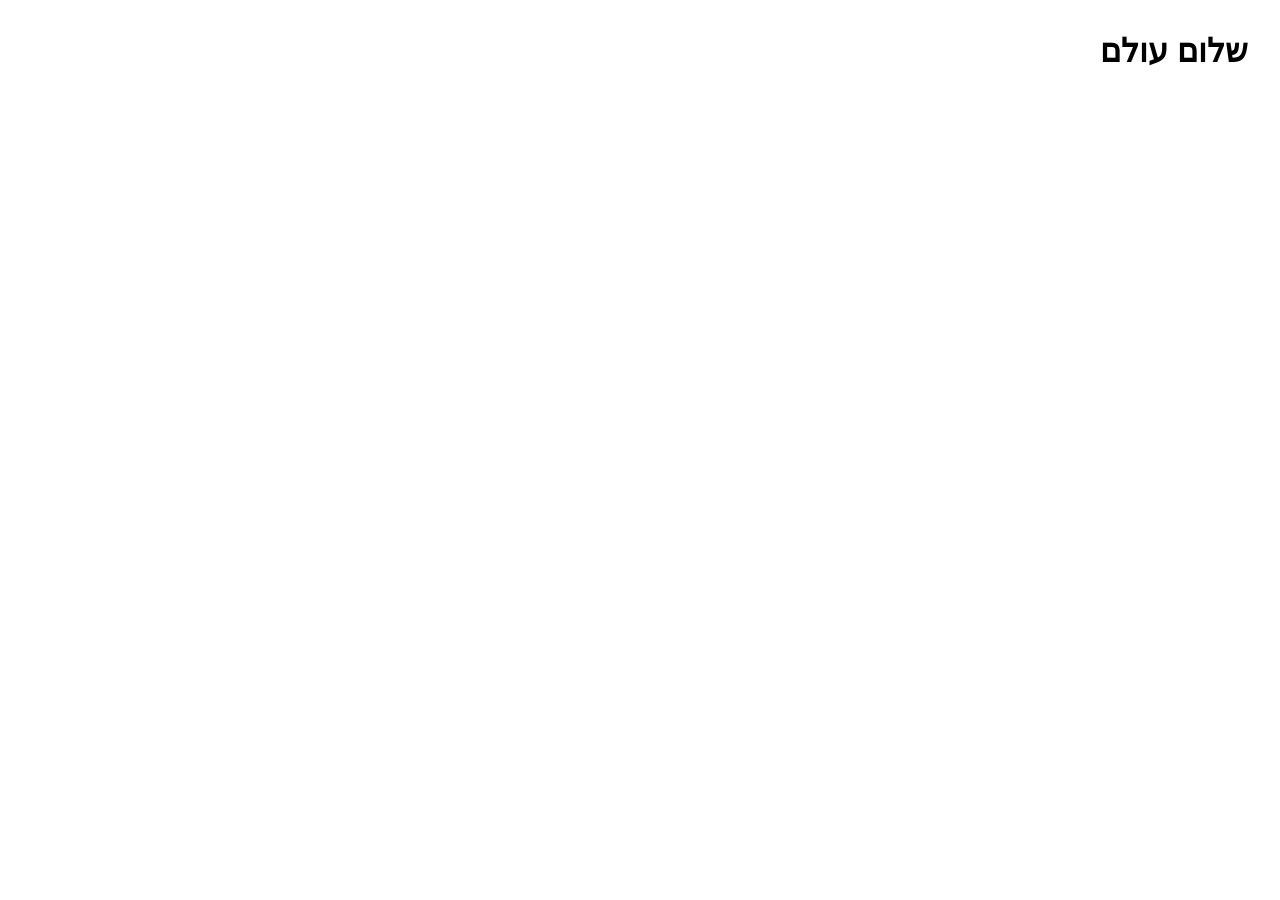
==== index.html @ 3b7a4d88 "Initial project setup — HTML/CSS/JS boilerplate Co-Authored-By: Claude Sonnet 4.6 <noreply@anthropic" ====
<!DOCTYPE html>
<html lang="he" dir="rtl">
<head>
  <meta charset="UTF-8">
  <meta name="viewport" content="width=device-width, initial-scale=1.0">
  <title>my-first-site</title>
  <link rel="stylesheet" href="style.css">
</head>
<body>
  <h1>שלום עולם</h1>
  <script src="script.js"></script>
</body>
</html>
---- style.css ----
* {
  box-sizing: border-box;
  margin: 0;
  padding: 0;
}

body {
  font-family: sans-serif;
  padding: 2rem;
}
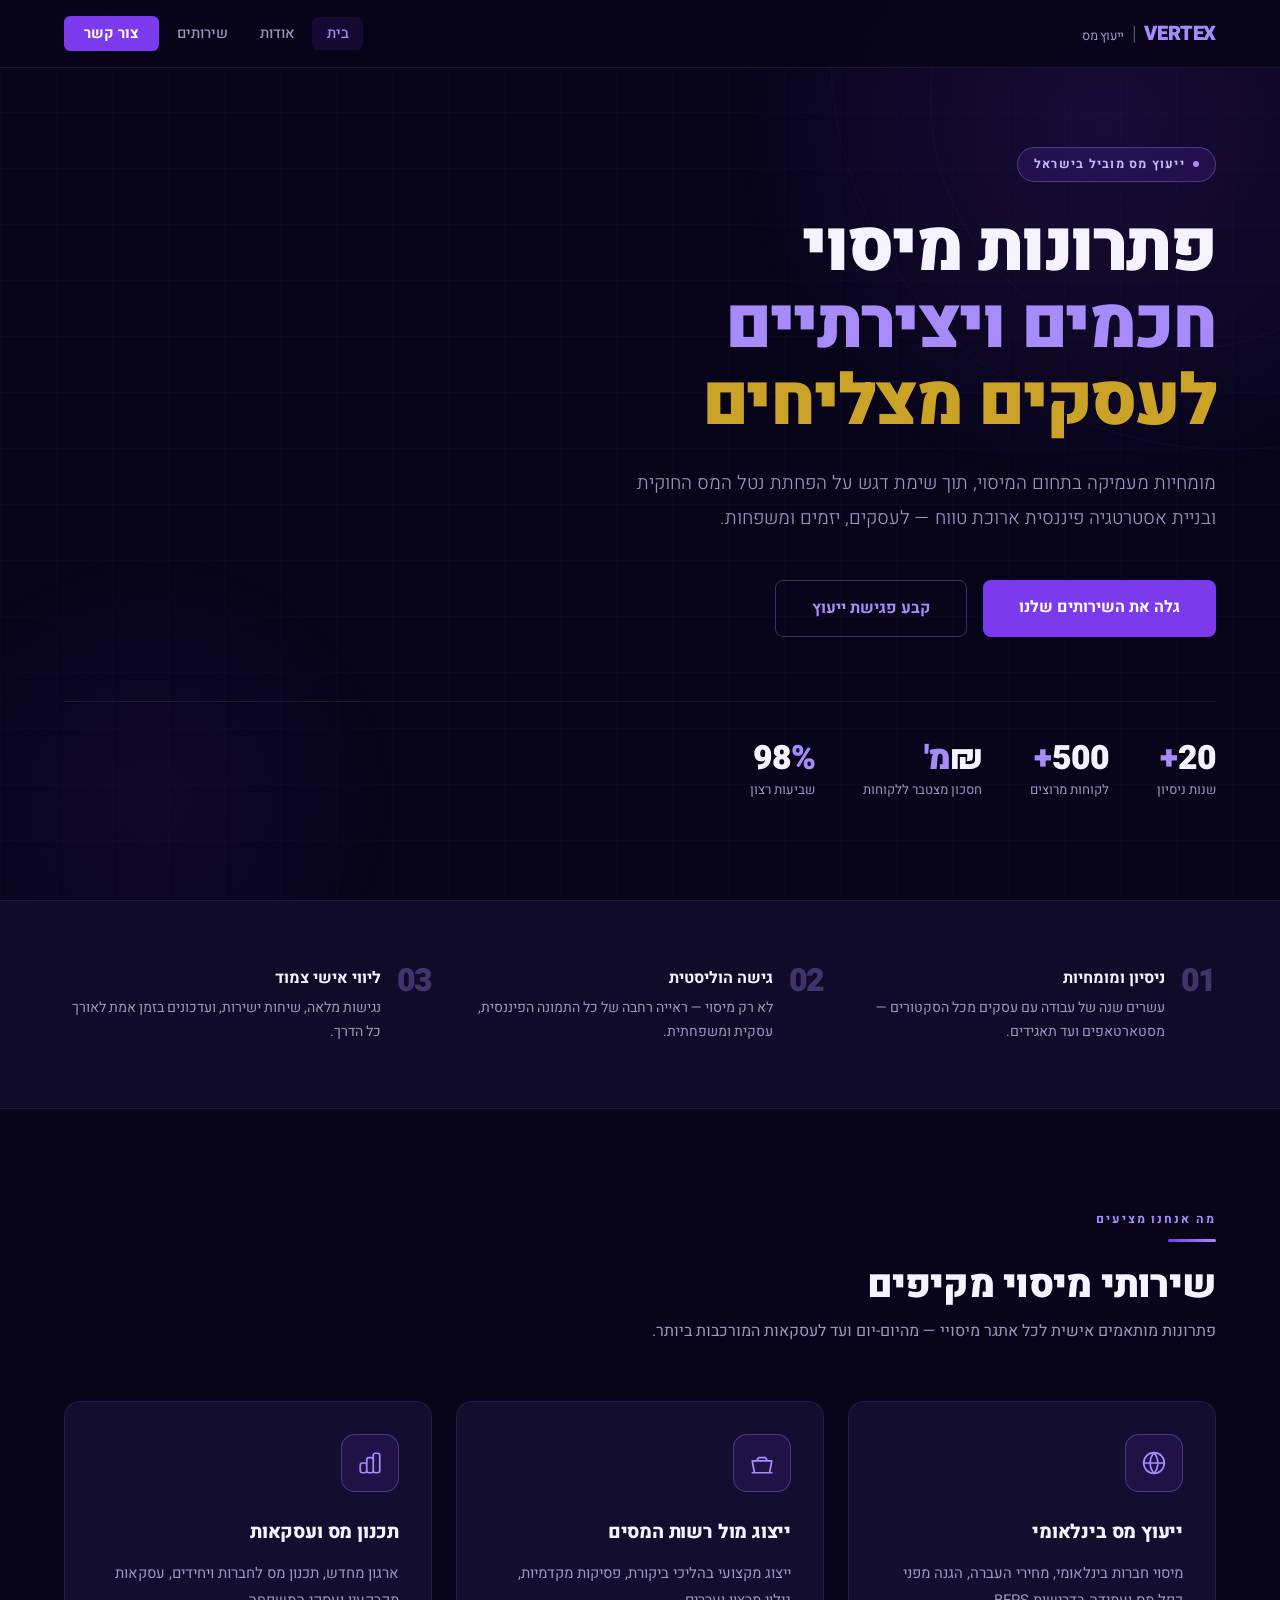
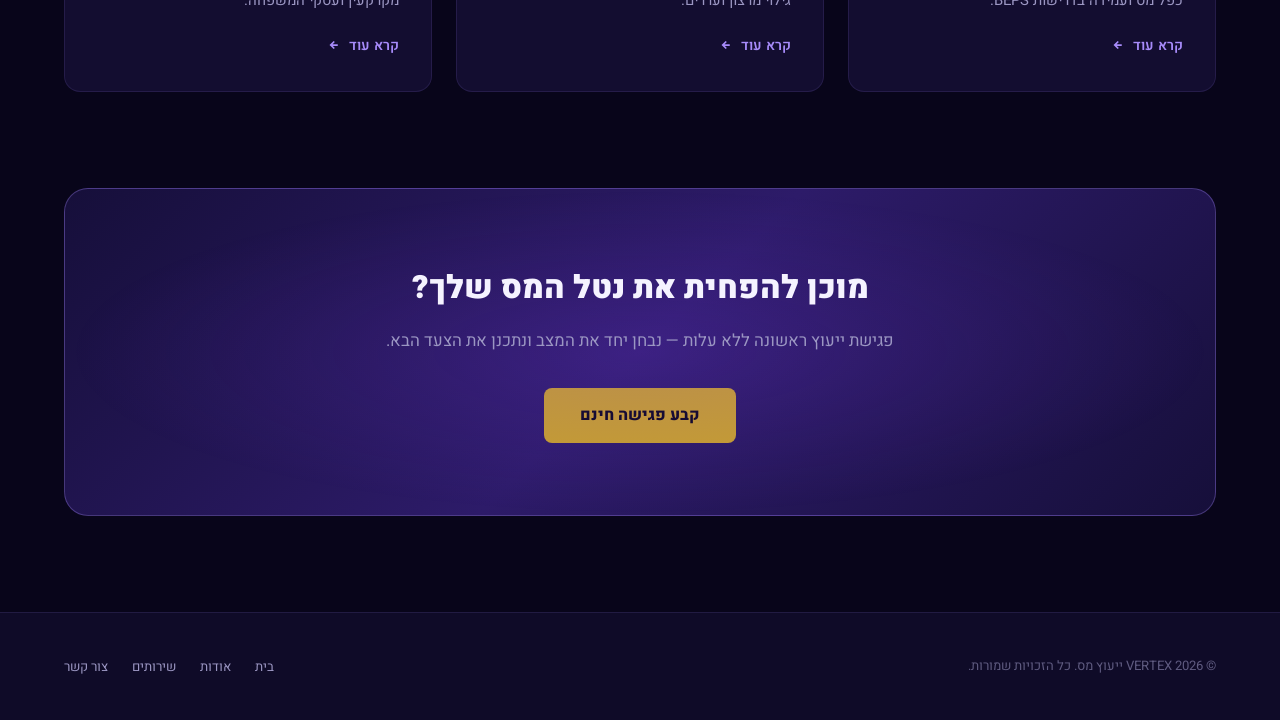
==== commit c1858b41: "Add full business consulting website — Hebrew RTL, 4 pages Co-Authored-By: Claude Sonnet 4.6 <norepl" ====
--- a/index.html
+++ b/index.html
@@ -3,11 +3,180 @@
 <head>
   <meta charset="UTF-8">
   <meta name="viewport" content="width=device-width, initial-scale=1.0">
-  <title>my-first-site</title>
+  <title>VERTEX | ייעוץ מס מקצועי</title>
   <link rel="stylesheet" href="style.css">
 </head>
 <body>
-  <h1>שלום עולם</h1>
-  <script src="script.js"></script>
+
+<nav>
+  <a href="index.html" class="nav-logo">
+    <span class="logo-en">VERTEX</span>
+    <span class="logo-sep">|</span>
+    <span class="logo-he">ייעוץ מס</span>
+  </a>
+  <ul class="nav-links" id="navLinks">
+    <li><a href="index.html" class="active">בית</a></li>
+    <li><a href="about.html">אודות</a></li>
+    <li><a href="services.html">שירותים</a></li>
+    <li><a href="contact.html" class="nav-cta">צור קשר</a></li>
+  </ul>
+  <button class="hamburger" id="hamburger" aria-label="תפריט">
+    <span></span><span></span><span></span>
+  </button>
+</nav>
+
+<!-- HERO -->
+<section class="hero">
+  <div class="hero-glow g1"></div>
+  <div class="hero-glow g2"></div>
+  <div class="hero-ring" style="width:500px;height:500px;top:-150px;right:-150px;"></div>
+  <div class="hero-ring" style="width:800px;height:800px;top:-350px;right:-350px;"></div>
+
+  <div class="hero-content">
+    <div class="badge"><span class="badge-dot"></span>ייעוץ מס מוביל בישראל</div>
+
+    <h1>
+      פתרונות מיסוי<br>
+      <span class="hl">חכמים ויצירתיים</span><br>
+      <span class="hg">לעסקים מצליחים</span>
+    </h1>
+
+    <p class="hero-sub">
+      מומחיות מעמיקה בתחום המיסוי, תוך שימת דגש על הפחתת נטל המס החוקית
+      ובניית אסטרטגיה פיננסית ארוכת טווח — לעסקים, יזמים ומשפחות.
+    </p>
+
+    <div class="hero-actions">
+      <a href="services.html" class="btn btn-primary">גלה את השירותים שלנו</a>
+      <a href="contact.html" class="btn btn-outline">קבע פגישת ייעוץ</a>
+    </div>
+
+    <div class="hero-stats">
+      <div class="stat-item">
+        <div class="stat-num">20<span>+</span></div>
+        <div class="stat-label">שנות ניסיון</div>
+      </div>
+      <div class="stat-item">
+        <div class="stat-num">500<span>+</span></div>
+        <div class="stat-label">לקוחות מרוצים</div>
+      </div>
+      <div class="stat-item">
+        <div class="stat-num">₪<span>מ'</span></div>
+        <div class="stat-label">חסכון מצטבר ללקוחות</div>
+      </div>
+      <div class="stat-item">
+        <div class="stat-num">98<span>%</span></div>
+        <div class="stat-label">שביעות רצון</div>
+      </div>
+    </div>
+  </div>
+</section>
+
+<!-- FEATURES BAND -->
+<div class="features-band">
+  <div class="container">
+    <div class="grid-3">
+      <div class="feat-item fade-in">
+        <div class="feat-num">01</div>
+        <div>
+          <div class="feat-title">ניסיון ומומחיות</div>
+          <div class="feat-desc">עשרים שנה של עבודה עם עסקים מכל הסקטורים — מסטארטאפים ועד תאגידים.</div>
+        </div>
+      </div>
+      <div class="feat-item fade-in" style="transition-delay:.1s">
+        <div class="feat-num">02</div>
+        <div>
+          <div class="feat-title">גישה הוליסטית</div>
+          <div class="feat-desc">לא רק מיסוי — ראייה רחבה של כל התמונה הפיננסית, עסקית ומשפחתית.</div>
+        </div>
+      </div>
+      <div class="feat-item fade-in" style="transition-delay:.2s">
+        <div class="feat-num">03</div>
+        <div>
+          <div class="feat-title">ליווי אישי צמוד</div>
+          <div class="feat-desc">נגישות מלאה, שיחות ישירות, ועדכונים בזמן אמת לאורך כל הדרך.</div>
+        </div>
+      </div>
+    </div>
+  </div>
+</div>
+
+<!-- SERVICES PREVIEW -->
+<section class="section">
+  <div class="container">
+    <div class="section-hd fade-in">
+      <span class="eyebrow">מה אנחנו מציעים</span>
+      <div class="acc-bar"></div>
+      <h2 class="section-title">שירותי מיסוי <span>מקיפים</span></h2>
+      <p class="section-desc">פתרונות מותאמים אישית לכל אתגר מיסויי — מהיום-יום ועד לעסקאות המורכבות ביותר.</p>
+    </div>
+
+    <div class="grid-3">
+      <!-- Card 1 -->
+      <div class="card fade-in">
+        <div class="svc-icon">
+          <svg viewBox="0 0 24 24"><circle cx="12" cy="12" r="9.5"/><path d="M2.5 12h19M12 2.5a14.5 14.5 0 010 19M12 2.5a14.5 14.5 0 000 19"/></svg>
+        </div>
+        <h3>ייעוץ מס בינלאומי</h3>
+        <p>מיסוי חברות בינלאומי, מחירי העברה, הגנה מפני כפל מס ועמידה בדרישות BEPS.</p>
+        <a href="services.html" class="card-link">
+          קרא עוד
+          <svg viewBox="0 0 16 16" fill="none" stroke="currentColor" stroke-width="2"><path d="M10 8H2M6 4l-4 4 4 4"/></svg>
+        </a>
+      </div>
+
+      <!-- Card 2 -->
+      <div class="card fade-in" style="transition-delay:.1s">
+        <div class="svc-icon">
+          <svg viewBox="0 0 24 24"><path d="M3 21h18M9 7h6l2 3H7L9 7zM3 10h18l-2 11H5L3 10z"/></svg>
+        </div>
+        <h3>ייצוג מול רשות המסים</h3>
+        <p>ייצוג מקצועי בהליכי ביקורת, פסיקות מקדמיות, גילוי מרצון ועררים.</p>
+        <a href="services.html" class="card-link">
+          קרא עוד
+          <svg viewBox="0 0 16 16" fill="none" stroke="currentColor" stroke-width="2"><path d="M10 8H2M6 4l-4 4 4 4"/></svg>
+        </a>
+      </div>
+
+      <!-- Card 3 -->
+      <div class="card fade-in" style="transition-delay:.2s">
+        <div class="svc-icon">
+          <svg viewBox="0 0 24 24"><path d="M9 19v-5a2 2 0 00-2-2H5a2 2 0 00-2 2v5a2 2 0 002 2h2a2 2 0 002-2zm0 0V9a2 2 0 012-2h2a2 2 0 012 2v10m-6 0a2 2 0 002 2h2a2 2 0 002-2m0 0V5a2 2 0 012-2h2a2 2 0 012 2v14a2 2 0 01-2 2h-2a2 2 0 01-2-2z"/></svg>
+        </div>
+        <h3>תכנון מס ועסקאות</h3>
+        <p>ארגון מחדש, תכנון מס לחברות ויחידים, עסקאות מקרקעין ועסקי המשפחה.</p>
+        <a href="services.html" class="card-link">
+          קרא עוד
+          <svg viewBox="0 0 16 16" fill="none" stroke="currentColor" stroke-width="2"><path d="M10 8H2M6 4l-4 4 4 4"/></svg>
+        </a>
+      </div>
+    </div>
+  </div>
+</section>
+
+<!-- CTA BAND -->
+<section class="section" style="padding-top:0">
+  <div class="container">
+    <div class="cta-band fade-in">
+      <h2>מוכן להפחית את נטל המס שלך?</h2>
+      <p>פגישת ייעוץ ראשונה ללא עלות — נבחן יחד את המצב ונתכנן את הצעד הבא.</p>
+      <a href="contact.html" class="btn btn-gold">קבע פגישה חינם</a>
+    </div>
+  </div>
+</section>
+
+<footer>
+  <div class="footer-in">
+    <div class="footer-copy">© 2026 VERTEX ייעוץ מס. כל הזכויות שמורות.</div>
+    <ul class="footer-links">
+      <li><a href="index.html">בית</a></li>
+      <li><a href="about.html">אודות</a></li>
+      <li><a href="services.html">שירותים</a></li>
+      <li><a href="contact.html">צור קשר</a></li>
+    </ul>
+  </div>
+</footer>
+
+<script src="script.js"></script>
 </body>
 </html>
--- a/style.css
+++ b/style.css
@@ -1,10 +1,391 @@
-* {
-  box-sizing: border-box;
-  margin: 0;
-  padding: 0;
-}
+@import url('https://fonts.googleapis.com/css2?family=Heebo:wght@300;400;500;600;700;800;900&display=swap');
+
+* { box-sizing: border-box; margin: 0; padding: 0; }
+
+:root {
+  --bg:        #08051a;
+  --bg2:       #0f0b28;
+  --bg3:       #150f35;
+  --card:      #130d30;
+  --card-h:    #1c1545;
+  --acc:       #7c3aed;
+  --acc-h:     #6d28d9;
+  --acc-l:     #a78bfa;
+  --acc-s:     #c4b5fd;
+  --gold:      #c9a227;
+  --gold-l:    #e8c84a;
+  --white:     #f5f3ff;
+  --muted:     #9b96c2;
+  --dim:       #5f5b80;
+  --border:    rgba(167,139,250,.12);
+  --border-b:  rgba(167,139,250,.32);
+  --glow:      rgba(124,58,237,.22);
+  --glow-g:    rgba(201,162,39,.18);
+}
+
+html { scroll-behavior: smooth; }
 
 body {
-  font-family: sans-serif;
-  padding: 2rem;
-}
+  font-family: 'Heebo', sans-serif;
+  background: var(--bg);
+  color: var(--white);
+  direction: rtl;
+  text-align: right;
+  line-height: 1.7;
+}
+
+/* grid overlay */
+body::before {
+  content: '';
+  position: fixed; inset: 0;
+  background-image:
+    linear-gradient(rgba(167,139,250,.025) 1px, transparent 1px),
+    linear-gradient(90deg, rgba(167,139,250,.025) 1px, transparent 1px);
+  background-size: 56px 56px;
+  pointer-events: none;
+  z-index: 0;
+}
+
+/* ─── NAV ─── */
+nav {
+  position: fixed; top: 0; width: 100%; z-index: 1000;
+  background: rgba(8,5,26,.92);
+  backdrop-filter: blur(14px);
+  border-bottom: 1px solid var(--border);
+  padding: 0 4rem; height: 68px;
+  display: flex; justify-content: space-between; align-items: center;
+}
+.nav-logo {
+  font-size: 1.25rem; font-weight: 900; text-decoration: none;
+  display: flex; align-items: baseline; gap: .5rem; letter-spacing: -.02em;
+}
+.logo-en { color: var(--acc-l); }
+.logo-sep { color: var(--dim); font-weight: 300; }
+.logo-he { color: var(--muted); font-size: .8rem; font-weight: 400; }
+.nav-links { display: flex; gap: .2rem; list-style: none; }
+.nav-links a {
+  color: var(--muted); text-decoration: none; font-weight: 500;
+  padding: .4rem .9rem; border-radius: .4rem;
+  transition: all .2s; font-size: .92rem;
+}
+.nav-links a:hover { color: var(--white); background: rgba(124,58,237,.1); }
+.nav-links a.active { color: var(--acc-l); background: rgba(124,58,237,.13); }
+.nav-links .nav-cta {
+  background: var(--acc); color: #fff !important;
+  padding: .45rem 1.25rem; font-weight: 700;
+}
+.nav-cta:hover { background: var(--acc-h) !important; }
+.hamburger { display: none; }
+
+/* ─── BUTTONS ─── */
+.btn {
+  display: inline-block; padding: .875rem 2.25rem;
+  border-radius: .5rem; text-decoration: none;
+  font-weight: 700; font-size: 1rem;
+  font-family: 'Heebo', sans-serif;
+  transition: all .25s; cursor: pointer; border: none;
+}
+.btn-primary { background: var(--acc); color: #fff; }
+.btn-primary:hover {
+  background: var(--acc-h); transform: translateY(-2px);
+  box-shadow: 0 10px 30px var(--glow);
+}
+.btn-outline {
+  background: transparent; color: var(--acc-l);
+  border: 1.5px solid var(--border-b);
+}
+.btn-outline:hover { background: rgba(124,58,237,.1); border-color: var(--acc-l); }
+.btn-gold { background: var(--gold); color: var(--bg); font-weight: 800; }
+.btn-gold:hover {
+  background: var(--gold-l); transform: translateY(-2px);
+  box-shadow: 0 10px 30px var(--glow-g);
+}
+
+/* ─── HOME HERO ─── */
+.hero {
+  min-height: 100vh; display: flex; align-items: center;
+  padding: 8rem 4rem 5rem; position: relative; overflow: hidden;
+}
+.hero-glow {
+  position: absolute; border-radius: 50%; pointer-events: none;
+  background: radial-gradient(circle, rgba(124,58,237,.14) 0%, transparent 70%);
+}
+.hero-glow.g1 { width: 750px; height: 750px; top: -250px; right: -200px; }
+.hero-glow.g2 { width: 500px; height: 500px; bottom: -150px; left: -100px;
+  background: radial-gradient(circle, rgba(99,47,189,.08) 0%, transparent 70%); }
+.hero-ring {
+  position: absolute; border-radius: 50%; pointer-events: none;
+  border: 1px solid rgba(124,58,237,.08);
+}
+.hero-content { position: relative; z-index: 2; max-width: 1200px; margin: 0 auto; width: 100%; }
+.badge {
+  display: inline-flex; align-items: center; gap: .5rem;
+  background: rgba(124,58,237,.15); border: 1px solid var(--border-b);
+  color: var(--acc-s); padding: .35rem 1rem; border-radius: 2rem;
+  font-size: .78rem; font-weight: 700; margin-bottom: 1.75rem;
+  letter-spacing: .1em; text-transform: uppercase;
+}
+.badge-dot {
+  width: 6px; height: 6px; border-radius: 50%;
+  background: var(--acc-l); animation: blink 2.2s infinite;
+}
+@keyframes blink { 0%,100%{opacity:1} 50%{opacity:.25} }
+
+.hero h1 {
+  font-size: clamp(2.8rem, 5.5vw, 4.8rem); font-weight: 900;
+  line-height: 1.1; letter-spacing: -.03em; margin-bottom: 1.5rem;
+}
+.hl { color: var(--acc-l); }
+.hg { color: var(--gold); }
+.hero-sub {
+  font-size: 1.18rem; color: var(--muted);
+  max-width: 580px; margin-bottom: 2.75rem;
+  font-weight: 300; line-height: 1.85;
+}
+.hero-actions { display: flex; gap: 1rem; flex-wrap: wrap; margin-bottom: 4rem; }
+.hero-stats {
+  display: flex; gap: 3rem; flex-wrap: wrap;
+  padding-top: 2.5rem; border-top: 1px solid var(--border);
+}
+.stat-num { font-size: 2.1rem; font-weight: 900; line-height: 1; letter-spacing: -.03em; }
+.stat-num span { color: var(--acc-l); }
+.stat-label { color: var(--muted); font-size: .82rem; margin-top: .2rem; }
+
+/* ─── PAGE HERO (inner pages) ─── */
+.page-hero {
+  padding: 9.5rem 4rem 5rem; text-align: center;
+  position: relative; overflow: hidden;
+  background: var(--bg2); border-bottom: 1px solid var(--border);
+}
+.page-hero-bg {
+  position: absolute; inset: 0;
+  background: radial-gradient(ellipse at 50% -10%, rgba(124,58,237,.18) 0%, transparent 65%);
+  pointer-events: none;
+}
+.breadcrumb {
+  display: flex; justify-content: center; gap: .5rem;
+  color: var(--dim); font-size: .82rem; margin-bottom: 1.25rem; position: relative;
+}
+.breadcrumb a { color: var(--acc-l); text-decoration: none; }
+.page-hero h1 {
+  font-size: clamp(2.2rem, 4vw, 3.4rem); font-weight: 900;
+  letter-spacing: -.03em; position: relative;
+}
+.page-hero .psub {
+  color: var(--muted); font-size: 1.05rem;
+  max-width: 520px; margin: 1rem auto 0; position: relative;
+}
+
+/* ─── SECTIONS ─── */
+.section { padding: 6rem 4rem; position: relative; z-index: 1; }
+.container { max-width: 1200px; margin: 0 auto; width: 100%; }
+.section-hd { margin-bottom: 3.5rem; }
+.eyebrow {
+  display: inline-block; color: var(--acc-l);
+  font-size: .76rem; font-weight: 700;
+  letter-spacing: .16em; text-transform: uppercase; margin-bottom: .6rem;
+}
+.section-title {
+  font-size: clamp(1.8rem, 3vw, 2.5rem); font-weight: 900;
+  letter-spacing: -.02em; line-height: 1.2; margin-bottom: .6rem;
+}
+.section-desc { color: var(--muted); font-size: 1rem; max-width: 580px; }
+.acc-bar {
+  width: 48px; height: 3px;
+  background: linear-gradient(90deg, var(--acc), var(--acc-l));
+  border-radius: 2px; margin-bottom: 1.25rem;
+}
+
+/* ─── CARDS ─── */
+.card {
+  background: var(--card); border: 1px solid var(--border);
+  border-radius: 1rem; padding: 2rem;
+  transition: all .3s; position: relative; overflow: hidden;
+}
+.card::after {
+  content: ''; position: absolute; top: 0; right: 0; left: 0; height: 2px;
+  background: linear-gradient(90deg, transparent, var(--acc), transparent);
+  opacity: 0; transition: opacity .3s;
+}
+.card:hover {
+  border-color: rgba(167,139,250,.28); background: var(--card-h);
+  transform: translateY(-5px);
+  box-shadow: 0 20px 50px rgba(0,0,0,.4), 0 0 30px var(--glow);
+}
+.card:hover::after { opacity: 1; }
+
+.svc-icon {
+  width: 58px; height: 58px;
+  background: rgba(124,58,237,.12); border: 1px solid var(--border-b);
+  border-radius: .875rem; display: flex; align-items: center; justify-content: center;
+  margin-bottom: 1.5rem; color: var(--acc-l); transition: all .3s;
+}
+.card:hover .svc-icon { background: rgba(124,58,237,.22); box-shadow: 0 0 20px var(--glow); }
+.svc-icon svg { width: 26px; height: 26px; stroke: currentColor; fill: none; stroke-width: 1.6; stroke-linecap: round; stroke-linejoin: round; }
+.card h3 { font-size: 1.2rem; font-weight: 800; margin-bottom: .7rem; letter-spacing: -.01em; }
+.card p { color: var(--muted); font-size: .93rem; line-height: 1.8; }
+.card-link {
+  display: inline-flex; align-items: center; gap: .4rem;
+  color: var(--acc-l); font-size: .88rem; font-weight: 600;
+  text-decoration: none; margin-top: 1.25rem; transition: gap .2s;
+}
+.card-link:hover { gap: .7rem; }
+.card-link svg { width: 14px; height: 14px; }
+
+/* ─── GRIDS ─── */
+.grid-3 { display: grid; grid-template-columns: repeat(3,1fr); gap: 1.5rem; }
+.grid-2 { display: grid; grid-template-columns: 1fr 1.1fr; gap: 3rem; align-items: center; }
+
+/* ─── FEATURE LIST ─── */
+.flist { list-style: none; }
+.flist li {
+  display: flex; align-items: flex-start; gap: .75rem;
+  padding: .55rem 0; color: var(--muted); font-size: .95rem;
+}
+.flist li::before {
+  content: '';
+  width: 18px; height: 18px; min-width: 18px; border-radius: 50%;
+  background: rgba(124,58,237,.14) url("data:image/svg+xml,%3Csvg width='10' height='8' viewBox='0 0 10 8' xmlns='http://www.w3.org/2000/svg'%3E%3Cpath d='M1 4L3.5 6.5L9 1' stroke='%23a78bfa' stroke-width='1.5' stroke-linecap='round' stroke-linejoin='round' fill='none'/%3E%3C/svg%3E") center/10px no-repeat;
+  border: 1px solid var(--border-b); margin-top: 3px;
+}
+
+/* ─── ABOUT ─── */
+.photo-wrap {
+  width: 100%; aspect-ratio: 3/4; max-width: 420px;
+  background: var(--card); border: 2px dashed var(--border-b);
+  border-radius: 1.5rem; display: flex; flex-direction: column;
+  align-items: center; justify-content: center; gap: 1rem;
+  color: var(--dim); position: relative; overflow: hidden;
+}
+.photo-wrap::before {
+  content: ''; position: absolute; inset: 0;
+  background: radial-gradient(circle at 50% 30%, rgba(124,58,237,.08), transparent 70%);
+}
+.photo-wrap svg { width: 56px; height: 56px; opacity: .4; position: relative; }
+.photo-wrap span { font-size: .88rem; font-weight: 500; position: relative; }
+
+.values-grid { display: grid; grid-template-columns: repeat(3,1fr); gap: 1.1rem; margin-top: 2rem; }
+.val-item {
+  background: var(--card); border: 1px solid var(--border);
+  border-radius: .75rem; padding: 1.4rem; text-align: center;
+}
+.val-icon { font-size: 1.75rem; display: block; margin-bottom: .6rem; }
+.val-item h4 { font-size: .95rem; font-weight: 800; margin-bottom: .3rem; }
+.val-item p { font-size: .82rem; color: var(--muted); }
+
+/* ─── CTA BAND ─── */
+.cta-band {
+  background: linear-gradient(135deg, #160f3a 0%, #2d1b69 50%, #160f3a 100%);
+  border: 1px solid var(--border-b); border-radius: 1.5rem;
+  padding: 4.5rem 3rem; text-align: center; position: relative; overflow: hidden;
+}
+.cta-band::before {
+  content: ''; position: absolute; inset: 0;
+  background: radial-gradient(ellipse at 50% 50%, rgba(124,58,237,.2) 0%, transparent 70%);
+  pointer-events: none;
+}
+.cta-band h2 {
+  font-size: 2rem; font-weight: 900; margin-bottom: .75rem; position: relative;
+}
+.cta-band p { color: var(--muted); font-size: 1.05rem; margin-bottom: 2rem; position: relative; }
+
+/* ─── CONTACT ─── */
+.contact-grid { display: grid; grid-template-columns: 1.5fr 1fr; gap: 3rem; align-items: start; }
+
+.form-group { margin-bottom: 1.2rem; }
+.form-group label { display: block; color: var(--muted); font-size: .86rem; font-weight: 600; margin-bottom: .45rem; letter-spacing: .03em; }
+.form-group input,
+.form-group textarea {
+  width: 100%; background: var(--card); border: 1px solid var(--border);
+  color: var(--white); padding: .85rem 1.1rem; border-radius: .5rem;
+  font-family: 'Heebo', sans-serif; font-size: .95rem;
+  transition: border-color .2s, box-shadow .2s; direction: rtl; outline: none;
+}
+.form-group input::placeholder,
+.form-group textarea::placeholder { color: var(--dim); }
+.form-group input:focus,
+.form-group textarea:focus {
+  border-color: var(--acc-l);
+  box-shadow: 0 0 0 3px rgba(167,139,250,.1);
+}
+.form-group textarea { min-height: 140px; resize: vertical; }
+.form-row { display: grid; grid-template-columns: 1fr 1fr; gap: 1rem; }
+
+.info-card {
+  background: var(--card); border: 1px solid var(--border);
+  border-radius: 1rem; padding: 2rem; position: sticky; top: 88px;
+}
+.info-card h3 { font-size: 1.15rem; font-weight: 800; margin-bottom: .4rem; }
+.info-card .isub { color: var(--muted); font-size: .88rem; margin-bottom: 2rem; }
+.cdet {
+  display: flex; align-items: center; gap: .9rem;
+  padding: .875rem 0; border-bottom: 1px solid var(--border);
+}
+.cdet:last-of-type { border-bottom: none; }
+.cdet-icon {
+  width: 38px; height: 38px; background: rgba(124,58,237,.12);
+  border-radius: .5rem; display: flex; align-items: center;
+  justify-content: center; color: var(--acc-l); flex-shrink: 0;
+}
+.cdet-icon svg { width: 17px; height: 17px; fill: none; stroke: currentColor; stroke-width: 1.8; }
+.cdet-lbl { font-size: .72rem; color: var(--dim); font-weight: 700; letter-spacing: .06em; text-transform: uppercase; }
+.cdet-val { color: var(--white); font-size: .92rem; font-weight: 500; }
+
+.form-success {
+  display: none; background: rgba(124,58,237,.1); border: 1px solid var(--border-b);
+  border-radius: .75rem; padding: 1.5rem; color: var(--acc-s);
+  text-align: center; font-weight: 600; margin-top: 1rem;
+}
+
+/* ─── HOME features band ─── */
+.features-band {
+  background: var(--bg2); border-top: 1px solid var(--border);
+  border-bottom: 1px solid var(--border); padding: 4rem; position: relative; z-index: 1;
+}
+.feat-item { display: flex; gap: 1rem; align-items: flex-start; }
+.feat-num {
+  font-size: 2rem; font-weight: 900; color: var(--border-b);
+  line-height: 1; letter-spacing: -.04em; font-variant-numeric: tabular-nums;
+}
+.feat-title { font-size: 1rem; font-weight: 700; color: var(--white); margin-bottom: .25rem; }
+.feat-desc { font-size: .88rem; color: var(--muted); }
+
+/* ─── FOOTER ─── */
+footer {
+  background: var(--bg2); border-top: 1px solid var(--border);
+  padding: 2.5rem 4rem; position: relative; z-index: 1;
+}
+.footer-in { max-width: 1200px; margin: 0 auto; display: flex; justify-content: space-between; align-items: center; }
+.footer-copy { color: var(--dim); font-size: .82rem; }
+.footer-links { display: flex; gap: 1.5rem; list-style: none; }
+.footer-links a { color: var(--muted); text-decoration: none; font-size: .82rem; transition: color .2s; }
+.footer-links a:hover { color: var(--acc-l); }
+
+/* ─── FADE-IN ANIMATION ─── */
+.fade-in { opacity: 0; transform: translateY(22px); transition: opacity .6s ease, transform .6s ease; }
+.fade-in.visible { opacity: 1; transform: none; }
+
+/* ─── RESPONSIVE ─── */
+@media (max-width: 920px) {
+  nav { padding: 0 1.5rem; }
+  .nav-links, .nav-cta { display: none; }
+  .nav-links.open {
+    display: flex; flex-direction: column; gap: .25rem;
+    position: absolute; top: 68px; right: 0; left: 0;
+    background: rgba(8,5,26,.97); padding: 1.5rem;
+    border-bottom: 1px solid var(--border);
+  }
+  .hamburger {
+    display: flex; flex-direction: column; gap: 5px;
+    background: none; border: none; cursor: pointer; padding: .5rem;
+  }
+  .hamburger span { display: block; width: 22px; height: 2px; background: var(--muted); border-radius: 2px; transition: all .3s; }
+  .hero, .section { padding-left: 1.5rem; padding-right: 1.5rem; }
+  .features-band { padding: 3rem 1.5rem; }
+  .page-hero { padding: 8rem 1.5rem 4rem; }
+  .grid-3, .grid-2, .contact-grid, .form-row, .values-grid { grid-template-columns: 1fr; }
+  .hero-stats { gap: 1.75rem; }
+  .cta-band { padding: 3rem 1.5rem; }
+  footer { padding: 2rem 1.5rem; }
+  .footer-in { flex-direction: column; gap: 1.25rem; text-align: center; }
+}
